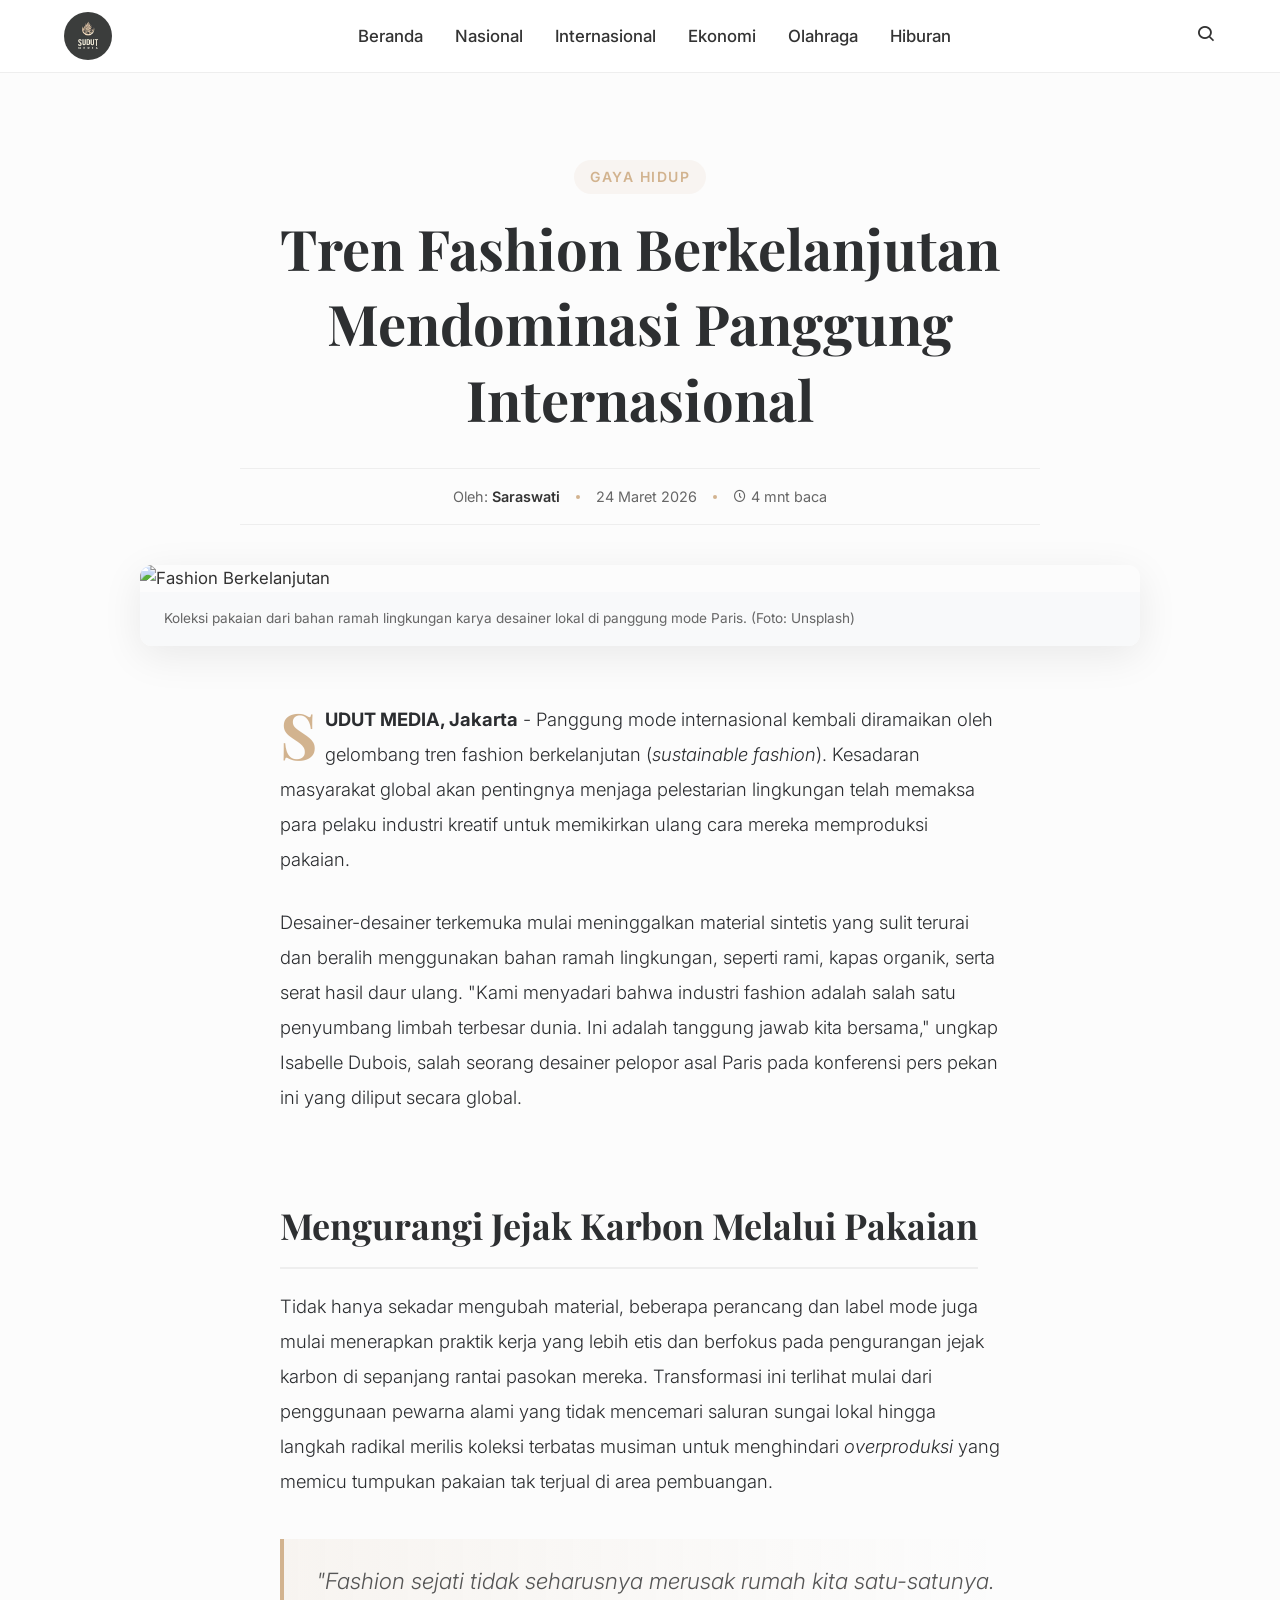
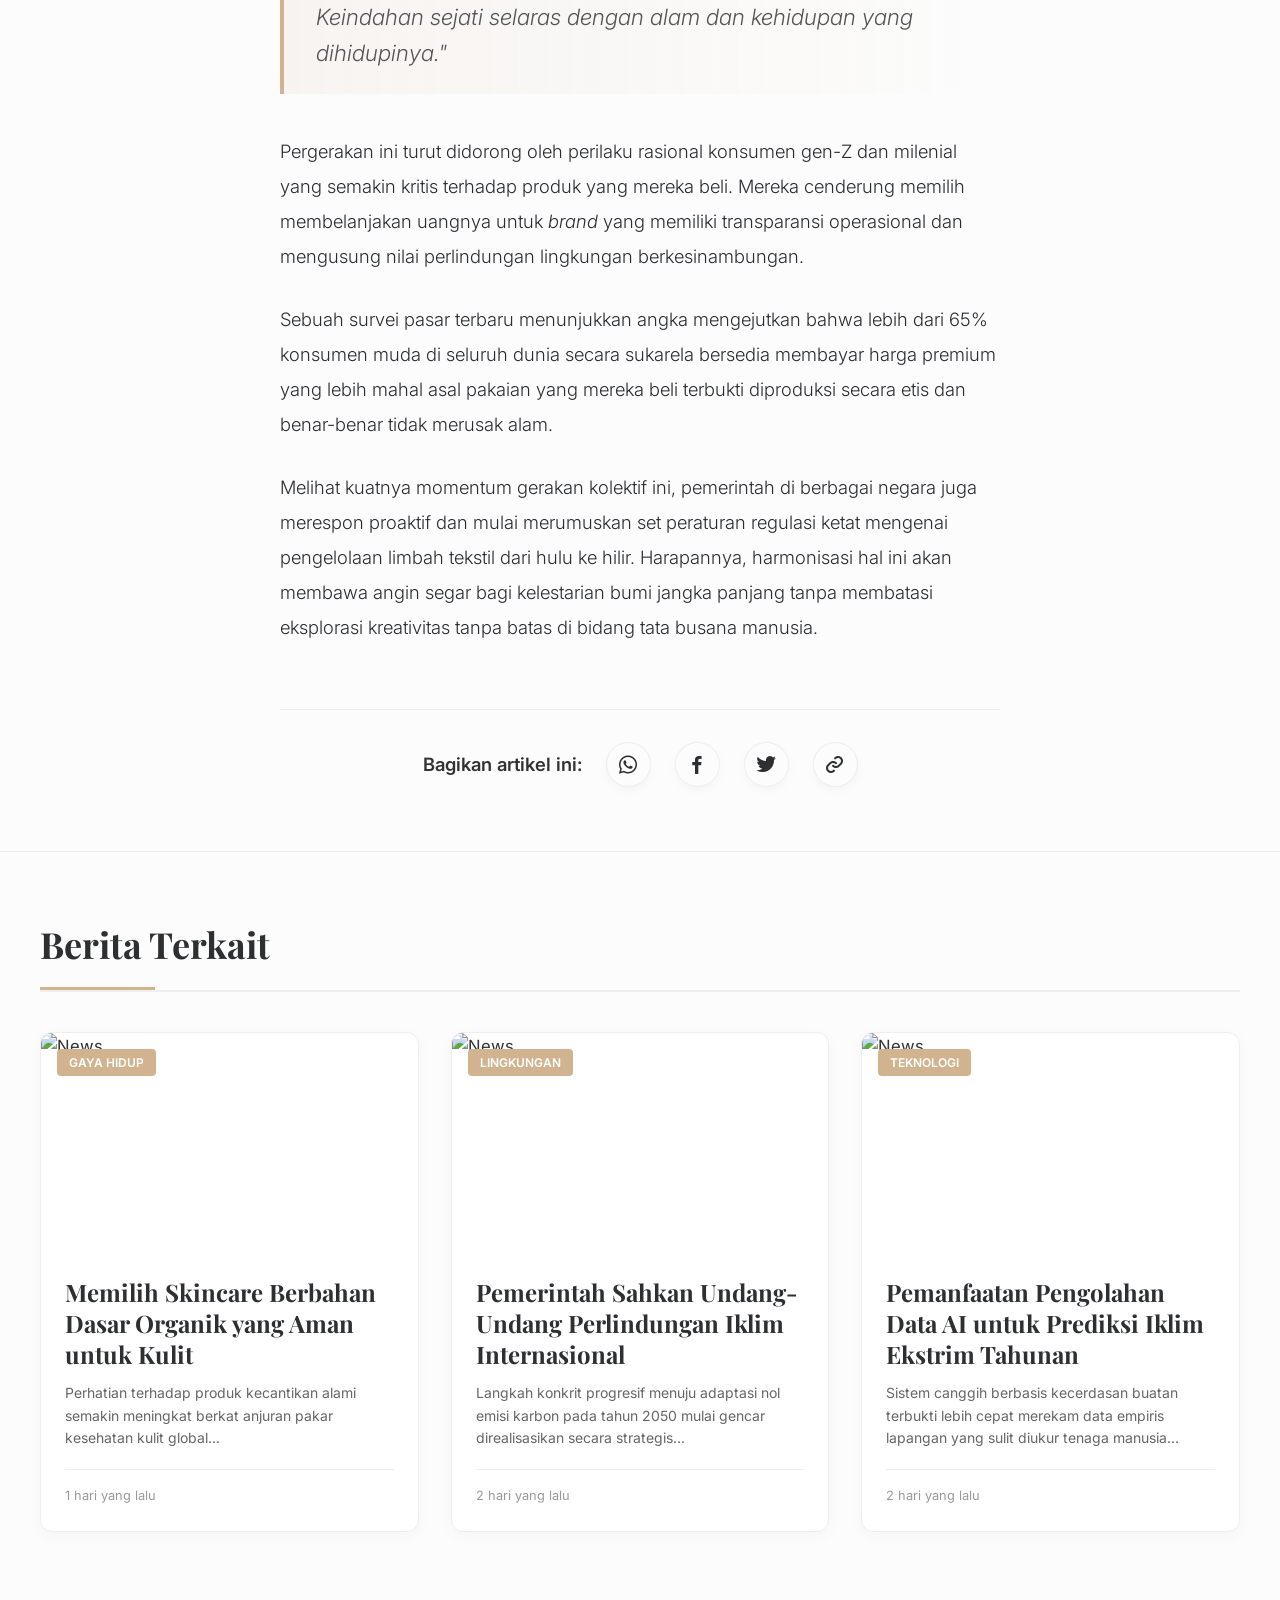
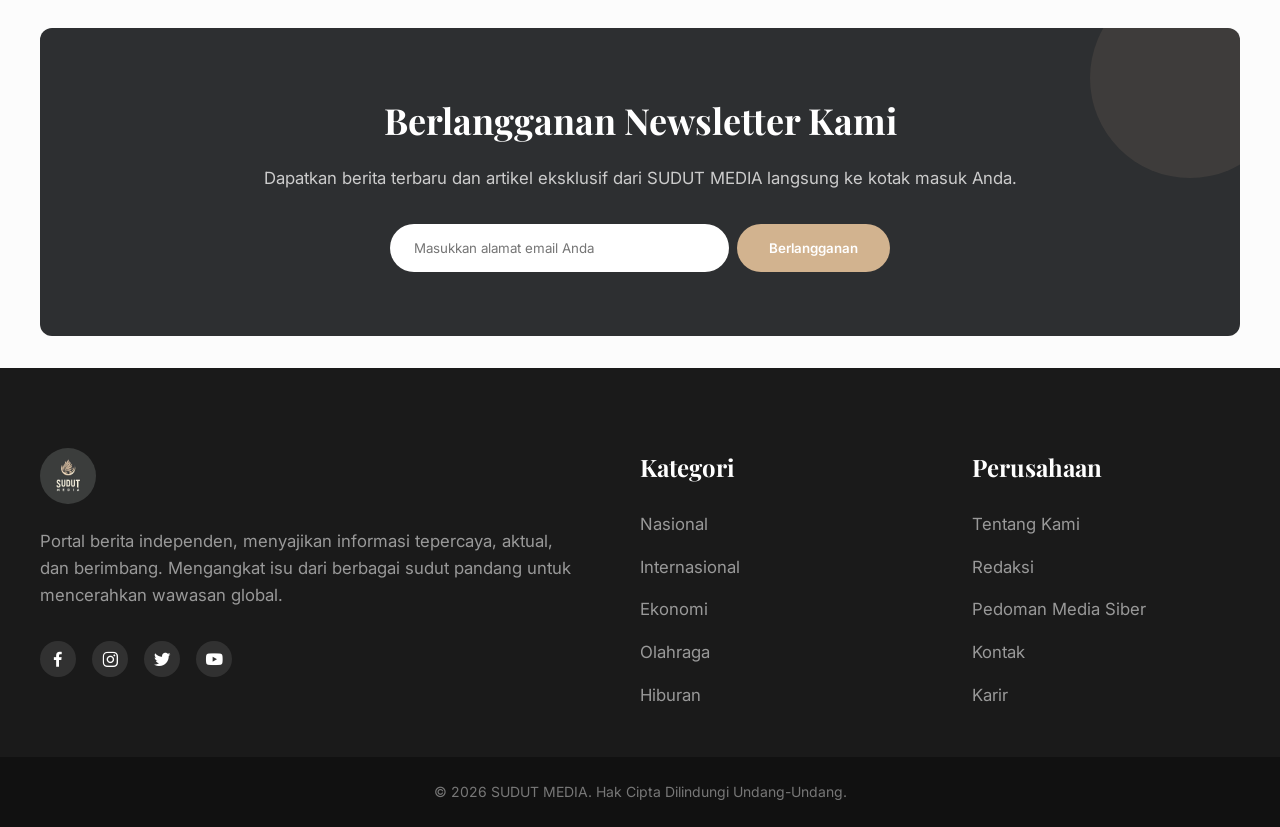
==== artikel.html @ 7be8feea "versi awal" ====
<!DOCTYPE html>
<html lang="id">
<head>
    <meta charset="UTF-8">
    <meta name="viewport" content="width=device-width, initial-scale=1.0">
    <title>Tren Fashion Berkelanjutan Mendominasi Panggung Internasional - SUDUT MEDIA</title>
    <!-- Fonts -->
    <link href="https://fonts.googleapis.com/css2?family=Inter:wght@300;400;500;600;700&family=Playfair+Display:wght@700&display=swap" rel="stylesheet">
    <!-- Boxicons for icons -->
    <link href='https://unpkg.com/boxicons@2.1.4/css/boxicons.min.css' rel='stylesheet'>
    <!-- Custom CSS -->
    <link rel="stylesheet" href="css/style.css">
    <style>
        /* Specific Reading Page Styles */
        .article-header {
            max-width: 800px;
            margin: 0 auto;
            text-align: center;
            padding-top: 2rem;
            margin-bottom: 2.5rem;
        }
        .article-category {
            color: var(--accent-color);
            font-weight: var(--font-semi-bold);
            text-transform: uppercase;
            letter-spacing: 1.5px;
            font-size: var(--small-font-size);
            margin-bottom: 1rem;
            display: inline-block;
            background-color: rgba(210, 179, 143, 0.1);
            padding: 0.35rem 1rem;
            border-radius: 50px;
        }
        .article-title {
            font-family: var(--heading-font);
            font-size: var(--h1-font-size);
            color: var(--dark-bg);
            line-height: 1.35;
            margin-bottom: 1.5rem;
        }
        .article-meta {
            display: flex;
            align-items: center;
            justify-content: center;
            gap: 1rem;
            color: var(--text-color-light);
            font-size: 0.9rem;
            border-top: 1px solid var(--border-color);
            border-bottom: 1px solid var(--border-color);
            padding: 1rem 0;
            margin-top: 2rem;
        }
        .article-meta strong {
            color: var(--text-color);
            font-weight: var(--font-semi-bold);
        }
        .article-hero {
            max-width: 1000px;
            margin: 0 auto 3.5rem auto;
            border-radius: 12px;
            overflow: hidden;
            box-shadow: 0 10px 40px rgba(0,0,0,0.08);
            position: relative;
        }
        .article-hero img {
            width: 100%;
            height: auto;
            max-height: 650px;
            object-fit: cover;
        }
        .article-hero-caption {
            text-align: left;
            font-size: 0.85rem;
            color: #666;
            padding: 1rem 1.5rem;
            background-color: #f8f9fa;
            border-bottom-left-radius: 12px;
            border-bottom-right-radius: 12px;
        }
        .article-body {
            max-width: 720px;
            margin: 0 auto;
            font-size: 1.15rem;
            line-height: 1.9;
            color: #2b2d30;
            font-weight: 300;
        }
        .article-body p {
            margin-bottom: 1.75rem;
        }
        .article-body p:first-of-type::first-letter {
            font-family: var(--heading-font);
            font-size: 4rem;
            float: left;
            line-height: 1;
            padding-right: 0.5rem;
            color: var(--accent-color);
            font-weight: 700;
        }
        .article-body h2 {
            font-family: var(--heading-font);
            font-size: var(--h2-font-size);
            margin-top: 3rem;
            margin-bottom: 1.25rem;
            color: var(--dark-bg);
            border-bottom: 2px solid var(--border-color);
            padding-bottom: 0.5rem;
            display: inline-block;
        }
        .article-body blockquote {
            border-left: 4px solid var(--accent-color);
            padding-left: 2rem;
            margin: 2.5rem 0;
            font-style: italic;
            font-size: 1.4rem;
            line-height: 1.6;
            color: #555;
            position: relative;
            background: linear-gradient(90deg, rgba(210,179,143,0.1) 0%, rgba(255,255,255,0) 100%);
            padding-top: 1.5rem;
            padding-bottom: 1.5rem;
            border-radius: 0 8px 8px 0;
        }
        .article-share {
            display: flex;
            align-items: center;
            justify-content: center;
            gap: 1.5rem;
            margin-top: 4rem;
            padding-top: 2rem;
            border-top: 1px solid var(--border-color);
        }
        .share-text {
            font-weight: var(--font-semi-bold);
            color: var(--text-color);
        }
        .share-btn {
            display: inline-flex;
            align-items: center;
            justify-content: center;
            width: 45px;
            height: 45px;
            border-radius: 50%;
            background-color: var(--body-color);
            color: var(--dark-bg);
            border: 1px solid var(--border-color);
            font-size: 1.5rem;
            transition: all 0.3s cubic-bezier(0.175, 0.885, 0.32, 1.275);
            box-shadow: 0 4px 10px rgba(0,0,0,0.03);
        }
        .share-btn:hover {
            background-color: var(--accent-color);
            color: #fff;
            border-color: var(--accent-color);
            transform: translateY(-5px) scale(1.1);
            box-shadow: 0 8px 15px rgba(210,179,143,0.3);
        }
        .related-news-section {
            background-color: #fcfcfc;
            padding: 4rem 0;
            margin-top: 4rem;
            border-top: 1px solid var(--border-color);
        }
    </style>
</head>
<body>

    <!-- Header / Navbar -->
    <header class="header" id="header">
        <div class="nav-container">
            <a href="index.html" class="logo">
                <img src="assets/logo.png" alt="SUDUT MEDIA Logo" class="logo-img">
            </a>

            <nav class="nav-menu" id="nav-menu">
                <ul class="nav-list">
                    <li class="nav-item"><a href="index.html" class="nav-link">Beranda</a></li>
                    <li class="nav-item"><a href="nasional.html" class="nav-link">Nasional</a></li>
                    <li class="nav-item"><a href="internasional.html" class="nav-link">Internasional</a></li>
                    <li class="nav-item"><a href="ekonomi.html" class="nav-link">Ekonomi</a></li>
                    <li class="nav-item"><a href="olahraga.html" class="nav-link">Olahraga</a></li>
                    <li class="nav-item"><a href="hiburan.html" class="nav-link">Hiburan</a></li>
                </ul>
            </nav>

            <div class="nav-actions">
                <div class="nav-search">
                    <i class='bx bx-search'></i>
                </div>
                <div class="nav-toggle" id="nav-toggle">
                    <i class='bx bx-menu'></i>
                </div>
            </div>
        </div>
    </header>

    <main class="main">
        <article class="section container" style="padding-top: 8rem; padding-bottom: 0;">
            <header class="article-header fade-up">
                <span class="article-category">Gaya Hidup</span>
                <h1 class="article-title">Tren Fashion Berkelanjutan Mendominasi Panggung Internasional</h1>
                <div class="article-meta">
                    <span>Oleh: <strong>Saraswati</strong></span>
                    <span class="dot"></span>
                    <span>24 Maret 2026</span>
                    <span class="dot"></span>
                    <span><i class='bx bx-time-five'></i> 4 mnt baca</span>
                </div>
            </header>

            <div class="article-hero fade-in delay-1">
                <img src="https://images.unsplash.com/photo-1490481651871-ab68de25d43d?auto=format&fit=crop&q=80&w=1200" alt="Fashion Berkelanjutan">
                <div class="article-hero-caption">Koleksi pakaian dari bahan ramah lingkungan karya desainer lokal di panggung mode Paris. (Foto: Unsplash)</div>
            </div>

            <div class="article-body fade-up delay-2">
                <p><strong>SUDUT MEDIA, Jakarta</strong> - Panggung mode internasional kembali diramaikan oleh gelombang tren fashion berkelanjutan (<em>sustainable fashion</em>). Kesadaran masyarakat global akan pentingnya menjaga pelestarian lingkungan telah memaksa para pelaku industri kreatif untuk memikirkan ulang cara mereka memproduksi pakaian.</p>
                <p>Desainer-desainer terkemuka mulai meninggalkan material sintetis yang sulit terurai dan beralih menggunakan bahan ramah lingkungan, seperti rami, kapas organik, serta serat hasil daur ulang. "Kami menyadari bahwa industri fashion adalah salah satu penyumbang limbah terbesar dunia. Ini adalah tanggung jawab kita bersama," ungkap Isabelle Dubois, salah seorang desainer pelopor asal Paris pada konferensi pers pekan ini yang diliput secara global.</p>
                
                <h2>Mengurangi Jejak Karbon Melalui Pakaian</h2>
                <p>Tidak hanya sekadar mengubah material, beberapa perancang dan label mode juga mulai menerapkan praktik kerja yang lebih etis dan berfokus pada pengurangan jejak karbon di sepanjang rantai pasokan mereka. Transformasi ini terlihat mulai dari penggunaan pewarna alami yang tidak mencemari saluran sungai lokal hingga langkah radikal merilis koleksi terbatas musiman untuk menghindari <em>overproduksi</em> yang memicu tumpukan pakaian tak terjual di area pembuangan.</p>
                
                <blockquote>"Fashion sejati tidak seharusnya merusak rumah kita satu-satunya. Keindahan sejati selaras dengan alam dan kehidupan yang dihidupinya."</blockquote>
                
                <p>Pergerakan ini turut didorong oleh perilaku rasional konsumen gen-Z dan milenial yang semakin kritis terhadap produk yang mereka beli. Mereka cenderung memilih membelanjakan uangnya untuk <em>brand</em> yang memiliki transparansi operasional dan mengusung nilai perlindungan lingkungan berkesinambungan.</p>
                <p>Sebuah survei pasar terbaru menunjukkan angka mengejutkan bahwa lebih dari 65% konsumen muda di seluruh dunia secara sukarela bersedia membayar harga premium yang lebih mahal asal pakaian yang mereka beli terbukti diproduksi secara etis dan benar-benar tidak merusak alam.</p>

                <p>Melihat kuatnya momentum gerakan kolektif ini, pemerintah di berbagai negara juga merespon proaktif dan mulai merumuskan set peraturan regulasi ketat mengenai pengelolaan limbah tekstil dari hulu ke hilir. Harapannya, harmonisasi hal ini akan membawa angin segar bagi kelestarian bumi jangka panjang tanpa membatasi eksplorasi kreativitas tanpa batas di bidang tata busana manusia.</p>

                <div class="article-share">
                    <span class="share-text">Bagikan artikel ini: </span>
                    <a href="#" class="share-btn" title="Bagikan ke WhatsApp"><i class='bx bxl-whatsapp'></i></a>
                    <a href="#" class="share-btn" title="Bagikan ke Facebook"><i class='bx bxl-facebook'></i></a>
                    <a href="#" class="share-btn" title="Bagikan ke Twitter"><i class='bx bxl-twitter'></i></a>
                    <a href="#" class="share-btn" title="Salin Tautan"><i class='bx bx-link'></i></a>
                </div>
            </div>
        </article>

        <!-- Related News -->
        <section class="related-news-section">
            <div class="container">
                <div class="section-header fade-up">
                    <h2 class="section-title">Berita Terkait</h2>
                </div>
                <div class="news-grid">
                    <!-- Card 1 -->
                    <article class="news-card fade-up">
                        <div class="news-img-wrapper">
                            <img src="https://images.unsplash.com/photo-1546514714-df0ccc50d7bf?auto=format&fit=crop&q=80&w=600" alt="News">
                            <span class="card-category">Gaya Hidup</span>
                        </div>
                        <div class="news-content">
                            <h3 class="news-title"><a href="artikel.html">Memilih Skincare Berbahan Dasar Organik yang Aman untuk Kulit</a></h3>
                            <p class="news-excerpt">Perhatian terhadap produk kecantikan alami semakin meningkat berkat anjuran pakar kesehatan kulit global...</p>
                            <div class="news-meta">
                                <span>1 hari yang lalu</span>
                            </div>
                        </div>
                    </article>
                    <!-- Card 2 -->
                    <article class="news-card fade-up delay-1">
                        <div class="news-img-wrapper">
                            <img src="https://images.unsplash.com/photo-1508344928928-7165b67de128?auto=format&fit=crop&q=80&w=600" alt="News">
                            <span class="card-category">Lingkungan</span>
                        </div>
                        <div class="news-content">
                            <h3 class="news-title"><a href="artikel.html">Pemerintah Sahkan Undang-Undang Perlindungan Iklim Internasional</a></h3>
                            <p class="news-excerpt">Langkah konkrit progresif menuju adaptasi nol emisi karbon pada tahun 2050 mulai gencar direalisasikan secara strategis...</p>
                            <div class="news-meta">
                                <span>2 hari yang lalu</span>
                            </div>
                        </div>
                    </article>
                    <!-- Card 3 -->
                    <article class="news-card fade-up delay-2">
                        <div class="news-img-wrapper">
                            <img src="https://images.unsplash.com/photo-1518770660439-4636190af475?auto=format&fit=crop&q=80&w=600" alt="News">
                            <span class="card-category">Teknologi</span>
                        </div>
                        <div class="news-content">
                            <h3 class="news-title"><a href="artikel.html">Pemanfaatan Pengolahan Data AI untuk Prediksi Iklim Ekstrim Tahunan</a></h3>
                            <p class="news-excerpt">Sistem canggih berbasis kecerdasan buatan terbukti lebih cepat merekam data empiris lapangan yang sulit diukur tenaga manusia...</p>
                            <div class="news-meta">
                                <span>2 hari yang lalu</span>
                            </div>
                        </div>
                    </article>
                </div>
            </div>
        </section>

        <!-- Newsletter Section -->
        <section class="newsletter section container fade-in" style="margin-block: 2rem;">
            <div class="newsletter-content">
                <h2>Berlangganan Newsletter Kami</h2>
                <p>Dapatkan berita terbaru dan artikel eksklusif dari SUDUT MEDIA langsung ke kotak masuk Anda.</p>
                <form class="newsletter-form">
                    <input type="email" placeholder="Masukkan alamat email Anda" required>
                    <button type="submit" class="btn btn-primary">Berlangganan</button>
                </form>
            </div>
        </section>
    </main>

    <!-- Footer -->
    <footer class="footer">
        <div class="footer-container container grid">
            <div class="footer-content">
                <a href="index.html" class="logo footer-logo">
                    <img src="assets/logo.png" alt="SUDUT MEDIA Logo" class="logo-img-footer">
                </a>
                <p class="footer-description">
                    Portal berita independen, menyajikan informasi tepercaya, aktual, dan berimbang. Mengangkat isu dari berbagai sudut pandang untuk mencerahkan wawasan global.
                </p>
                <div class="footer-social">
                    <a href="#" class="social-link"><i class='bx bxl-facebook'></i></a>
                    <a href="#" class="social-link"><i class='bx bxl-instagram'></i></a>
                    <a href="#" class="social-link"><i class='bx bxl-twitter'></i></a>
                    <a href="#" class="social-link"><i class='bx bxl-youtube'></i></a>
                </div>
            </div>

            <div class="footer-content">
                <h3 class="footer-title">Kategori</h3>
                <ul class="footer-links">
                    <li><a href="nasional.html" class="footer-link">Nasional</a></li>
                    <li><a href="internasional.html" class="footer-link">Internasional</a></li>
                    <li><a href="ekonomi.html" class="footer-link">Ekonomi</a></li>
                    <li><a href="olahraga.html" class="footer-link">Olahraga</a></li>
                    <li><a href="hiburan.html" class="footer-link">Hiburan</a></li>
                </ul>
            </div>

            <div class="footer-content">
                <h3 class="footer-title">Perusahaan</h3>
                <ul class="footer-links">
                    <li><a href="#" class="footer-link">Tentang Kami</a></li>
                    <li><a href="#" class="footer-link">Redaksi</a></li>
                    <li><a href="#" class="footer-link">Pedoman Media Siber</a></li>
                    <li><a href="#" class="footer-link">Kontak</a></li>
                    <li><a href="#" class="footer-link">Karir</a></li>
                </ul>
            </div>
        </div>
        <div class="footer-bottom">
            <p>&#169; 2026 SUDUT MEDIA. Hak Cipta Dilindungi Undang-Undang.</p>
        </div>
    </footer>

    <!-- Custom JS -->
    <script src="js/script.js"></script>
</body>
</html>
---- css/style.css ----
/* css/style.css */
@import url('https://fonts.googleapis.com/css2?family=Inter:wght@300;400;500;600;700&family=Playfair+Display:wght@700&display=swap');

:root {
    --header-height: 4.5rem;

    /* Colors derived from the logo provided */
    --accent-color: #d2b38f;
    --accent-color-hover: #b89b78;
    --text-color: #333333;
    --text-color-light: #666666;
    --body-color: #fcfcfc;
    --container-color: #ffffff;
    --border-color: #eeeeee;
    
    /* Dark Theme considerations */
    --dark-bg: #2d2f31;
    --dark-container: #3a3c3f;

    /* Typography */
    --body-font: 'Inter', sans-serif;
    --heading-font: 'Playfair Display', serif;
    
    --h1-font-size: 2.25rem;
    --h2-font-size: 1.5rem;
    --h3-font-size: 1.25rem;
    --normal-font-size: 1rem;
    --small-font-size: 0.875rem;

    /* Weights */
    --font-regular: 400;
    --font-medium: 500;
    --font-semi-bold: 600;
    --font-bold: 700;

    /* z-index */
    --z-tooltip: 10;
    --z-fixed: 100;
}

@media screen and (min-width: 968px) {
    :root {
        --h1-font-size: 3.5rem;
        --h2-font-size: 2.25rem;
        --h3-font-size: 1.5rem;
        --normal-font-size: 1.05rem;
    }
}

/* Base */
* {
    box-sizing: border-box;
    padding: 0;
    margin: 0;
}

html {
    scroll-behavior: smooth;
}

body {
    font-family: var(--body-font);
    font-size: var(--normal-font-size);
    background-color: var(--body-color);
    color: var(--text-color);
    line-height: 1.6;
    overflow-x: hidden;
}

ul {
    list-style: none;
}

a {
    text-decoration: none;
    color: inherit;
    transition: color 0.3s;
}

img {
    max-width: 100%;
    height: auto;
    display: block;
}

/* Reusable Classes */
.container {
    max-width: 1200px;
    margin-inline: 1.5rem;
}

.grid {
    display: grid;
    gap: 1.5rem;
}

.section {
    padding-block: 5rem 2rem;
}

/* Header & Nav */
.header {
    width: 100%;
    background-color: rgba(255, 255, 255, 0.9);
    position: fixed;
    top: 0;
    left: 0;
    z-index: var(--z-fixed);
    backdrop-filter: blur(10px);
    border-bottom: 1px solid var(--border-color);
    transition: 0.4s;
}

.header.scroll-header {
    box-shadow: 0 2px 10px rgba(0, 0, 0, 0.05);
}

.nav-container {
    height: var(--header-height);
    display: flex;
    justify-content: space-between;
    align-items: center;
    max-width: 1200px;
    margin: 0 auto;
    padding: 0 1.5rem;
}

.logo-img {
    height: 48px;
    width: 48px;
    object-fit: cover;
    border-radius: 50%;
}

.nav-list {
    display: flex;
    gap: 2rem;
}

.nav-link {
    font-weight: var(--font-medium);
    color: var(--text-color);
    position: relative;
    padding-bottom: 0.25rem;
}

.nav-link::after {
    content: '';
    position: absolute;
    width: 0;
    height: 2px;
    bottom: 0;
    left: 0;
    background-color: var(--accent-color);
    transition: width 0.3s;
}

.nav-link:hover::after, .nav-link.active::after {
    width: 100%;
}

.nav-actions {
    display: flex;
    align-items: center;
    gap: 1.5rem;
}

.nav-search {
    font-size: 1.25rem;
    cursor: pointer;
    color: var(--text-color);
    transition: 0.3s;
}

.nav-search:hover {
    color: var(--accent-color);
}

.nav-toggle {
    display: none;
    font-size: 1.5rem;
    cursor: pointer;
}

/* Hero Section */
.hero {
    margin-top: calc(var(--header-height));
    padding-top: 3rem;
}

.hero-container {
    display: grid;
    grid-template-columns: 1fr 1fr;
    gap: 3rem;
    align-items: center;
}

.category-badge {
    display: inline-block;
    background-color: var(--accent-color);
    color: #fff;
    padding: 0.25rem 0.75rem;
    border-radius: 4px;
    font-size: var(--small-font-size);
    font-weight: var(--font-semi-bold);
    margin-bottom: 1.5rem;
    text-transform: uppercase;
    letter-spacing: 1px;
}

.hero-title {
    font-family: var(--heading-font);
    font-size: var(--h1-font-size);
    line-height: 1.2;
    margin-bottom: 1.5rem;
    color: var(--dark-bg);
}

.hero-description {
    color: var(--text-color-light);
    margin-bottom: 2rem;
    font-size: 1.1rem;
}

.hero-meta {
    display: flex;
    align-items: center;
    gap: 1rem;
    font-size: var(--small-font-size);
    color: var(--text-color-light);
    font-weight: var(--font-medium);
}

.dot {
    width: 4px;
    height: 4px;
    background-color: var(--accent-color);
    border-radius: 50%;
}

.hero-image {
    border-radius: 12px;
    overflow: hidden;
    position: relative;
    box-shadow: 0 20px 40px rgba(0, 0, 0, 0.1);
}

.hero-image img {
    transition: transform 0.8s ease;
}

.hero-image:hover img {
    transform: scale(1.05);
}

/* Trending Bar */
.trending-bar {
    display: flex;
    align-items: center;
    background-color: var(--dark-bg);
    color: #fff;
    border-radius: 8px;
    padding: 0.5rem 1rem;
    margin-top: 2rem;
    overflow: hidden;
}

.trending-label {
    background-color: var(--accent-color);
    padding: 0.25rem 1rem;
    border-radius: 4px;
    font-weight: var(--font-semi-bold);
    font-size: var(--small-font-size);
    white-space: nowrap;
    z-index: 2;
    margin-right: 1rem;
}

.marquee-container {
    flex: 1;
    overflow: hidden;
}

.marquee {
    display: flex;
    gap: 3rem;
    white-space: nowrap;
    animation: marquee 25s linear infinite;
}

.marquee span {
    font-size: var(--small-font-size);
}

@keyframes marquee {
    0% { transform: translateX(100%); }
    100% { transform: translateX(-100%); }
}

/* Section Header */
.section-header {
    display: flex;
    justify-content: space-between;
    align-items: flex-end;
    margin-bottom: 2.5rem;
    border-bottom: 2px solid var(--border-color);
    padding-bottom: 1rem;
}

.section-title {
    font-family: var(--heading-font);
    font-size: var(--h2-font-size);
    position: relative;
    color: var(--dark-bg);
}

.section-title::after {
    content: '';
    position: absolute;
    width: 50%;
    height: 3px;
    bottom: -1rem;
    left: 0;
    background-color: var(--accent-color);
}

.view-all {
    display: flex;
    align-items: center;
    gap: 0.25rem;
    font-weight: var(--font-medium);
    color: var(--accent-color);
}

.view-all:hover {
    color: var(--accent-color-hover);
}

/* News Grid */
.news-grid {
    display: grid;
    grid-template-columns: repeat(3, 1fr);
    gap: 2rem;
}

.news-card {
    background-color: var(--container-color);
    border-radius: 12px;
    overflow: hidden;
    box-shadow: 0 4px 15px rgba(0, 0, 0, 0.03);
    transition: transform 0.3s, box-shadow 0.3s;
    border: 1px solid var(--border-color);
    display: flex;
    flex-direction: column;
}

.news-card:hover {
    transform: translateY(-8px);
    box-shadow: 0 12px 30px rgba(0, 0, 0, 0.08);
}

.news-img-wrapper {
    position: relative;
    overflow: hidden;
    height: 220px;
}

.news-img-wrapper img {
    width: 100%;
    height: 100%;
    object-fit: cover;
    transition: transform 0.5s;
}

.news-card:hover .news-img-wrapper img {
    transform: scale(1.1);
}

.card-category {
    position: absolute;
    top: 1rem;
    left: 1rem;
    background-color: var(--accent-color);
    color: #fff;
    padding: 0.25rem 0.75rem;
    border-radius: 4px;
    font-size: 0.75rem;
    font-weight: var(--font-semi-bold);
    z-index: 1;
    text-transform: uppercase;
}

.news-content {
    padding: 1.5rem;
    flex-grow: 1;
    display: flex;
    flex-direction: column;
}

.news-title {
    font-family: var(--heading-font);
    font-size: var(--h3-font-size);
    margin-bottom: 0.75rem;
    line-height: 1.3;
}

.news-title a {
    color: var(--dark-bg);
}

.news-title a:hover {
    color: var(--accent-color);
}

.news-excerpt {
    color: var(--text-color-light);
    font-size: var(--small-font-size);
    margin-bottom: 1.25rem;
    display: -webkit-box;
    -webkit-line-clamp: 3;
    line-clamp: 3;
    -webkit-box-orient: vertical;
    overflow: hidden;
    flex-grow: 1;
}

.news-meta {
    font-size: 0.8rem;
    color: #999;
    border-top: 1px solid var(--border-color);
    padding-top: 1rem;
    margin-top: auto;
}

/* Newsletter */
.newsletter {
    background-color: var(--dark-bg);
    border-radius: 12px;
    margin-block: 4rem;
    padding: 4rem 2rem;
    text-align: center;
    color: #fff;
    position: relative;
    overflow: hidden;
}

.newsletter::before {
    content: '';
    position: absolute;
    top: -50px;
    right: -50px;
    width: 200px;
    height: 200px;
    background-color: var(--accent-color);
    border-radius: 50%;
    opacity: 0.1;
}

.newsletter-content {
    position: relative;
    z-index: 1;
}

.newsletter-content h2 {
    font-family: var(--heading-font);
    font-size: var(--h2-font-size);
    margin-bottom: 1rem;
}

.newsletter-content p {
    color: #ccc;
    margin-bottom: 2rem;
}

.newsletter-form {
    display: flex;
    max-width: 500px;
    margin: 0 auto;
    gap: 0.5rem;
}

.newsletter-form input {
    flex: 1;
    padding: 1rem 1.5rem;
    border: none;
    border-radius: 50px;
    outline: none;
    font-family: var(--body-font);
}

.btn-primary {
    background-color: var(--accent-color);
    color: #fff;
    border: none;
    padding: 1rem 2rem;
    border-radius: 50px;
    cursor: pointer;
    font-weight: var(--font-semi-bold);
    transition: background-color 0.3s;
    font-family: var(--body-font);
}

.btn-primary:hover {
    background-color: var(--accent-color-hover);
}

/* Footer */
.footer {
    background-color: #1a1a1a;
    color: #fff;
    padding-top: 5rem;
}

.footer-container {
    grid-template-columns: 2fr 1fr 1fr;
    gap: 4rem;
    padding-bottom: 3rem;
}

.logo-img-footer {
    height: 56px;
    width: 56px;
    object-fit: cover;
    border-radius: 50%;
    margin-bottom: 1.5rem;
}

.footer-description {
    color: #999;
    margin-bottom: 2rem;
}

.footer-social {
    display: flex;
    gap: 1rem;
}

.social-link {
    display: inline-flex;
    background-color: rgba(255,255,255,0.1);
    padding: 0.5rem;
    border-radius: 50%;
    font-size: 1.25rem;
    color: #fff;
    transition: 0.3s;
}

.social-link:hover {
    background-color: var(--accent-color);
    transform: translateY(-3px);
}

.footer-title {
    font-family: var(--heading-font);
    font-size: var(--h3-font-size);
    margin-bottom: 1.5rem;
}

.footer-links {
    display: flex;
    flex-direction: column;
    gap: 1rem;
}

.footer-link {
    color: #999;
}

.footer-link:hover {
    color: var(--accent-color);
    padding-left: 0.25rem;
}

.footer-bottom {
    background-color: #111;
    text-align: center;
    padding: 1.5rem;
    color: #777;
    font-size: var(--small-font-size);
}

/* Animations */
.fade-up {
    opacity: 0;
    transform: translateY(30px);
    transition: opacity 0.8s ease-out, transform 0.8s ease-out;
}

.fade-in {
    opacity: 0;
    transition: opacity 1s ease-out;
}

.show-animate {
    opacity: 1;
    transform: translateY(0);
}

.delay-1 { transition-delay: 0.2s; }
.delay-2 { transition-delay: 0.4s; }

/* Responsive adjustments */
@media screen and (max-width: 968px) {
    .container {
        margin-inline: 1.5rem;
    }
    
    .hero-container {
        grid-template-columns: 1fr;
        text-align: center;
        gap: 2rem;
    }
    
    .hero-meta {
        justify-content: center;
    }
    
    .news-grid {
        grid-template-columns: repeat(2, 1fr);
    }
}

@media screen and (max-width: 768px) {
    .nav-menu {
        position: fixed;
        top: var(--header-height);
        right: -100%;
        width: 80%;
        height: 100vh;
        background-color: rgba(255, 255, 255, 0.98);
        backdrop-filter: blur(10px);
        padding: 3rem;
        transition: 0.4s;
        box-shadow: -2px 0 4px rgba(0,0,0,0.1);
    }

    .nav-menu.show-menu {
        right: 0;
    }

    .nav-list {
        flex-direction: column;
        row-gap: 2rem;
    }

    .nav-toggle {
        display: block;
    }
    
    .news-grid {
        grid-template-columns: 1fr;
    }
    
    .footer-container {
        grid-template-columns: 1fr;
        gap: 2.5rem;
    }
    
    .newsletter-form {
        flex-direction: column;
    }
    
    .newsletter-form input,
    .btn-primary {
        border-radius: 8px;
        width: 100%;
    }
    
    .marquee {
        animation-duration: 15s;
    }
}
@media screen and (min-width: 1024px) {
    .container {
        margin-left: auto;
        margin-right: auto;
    }
}
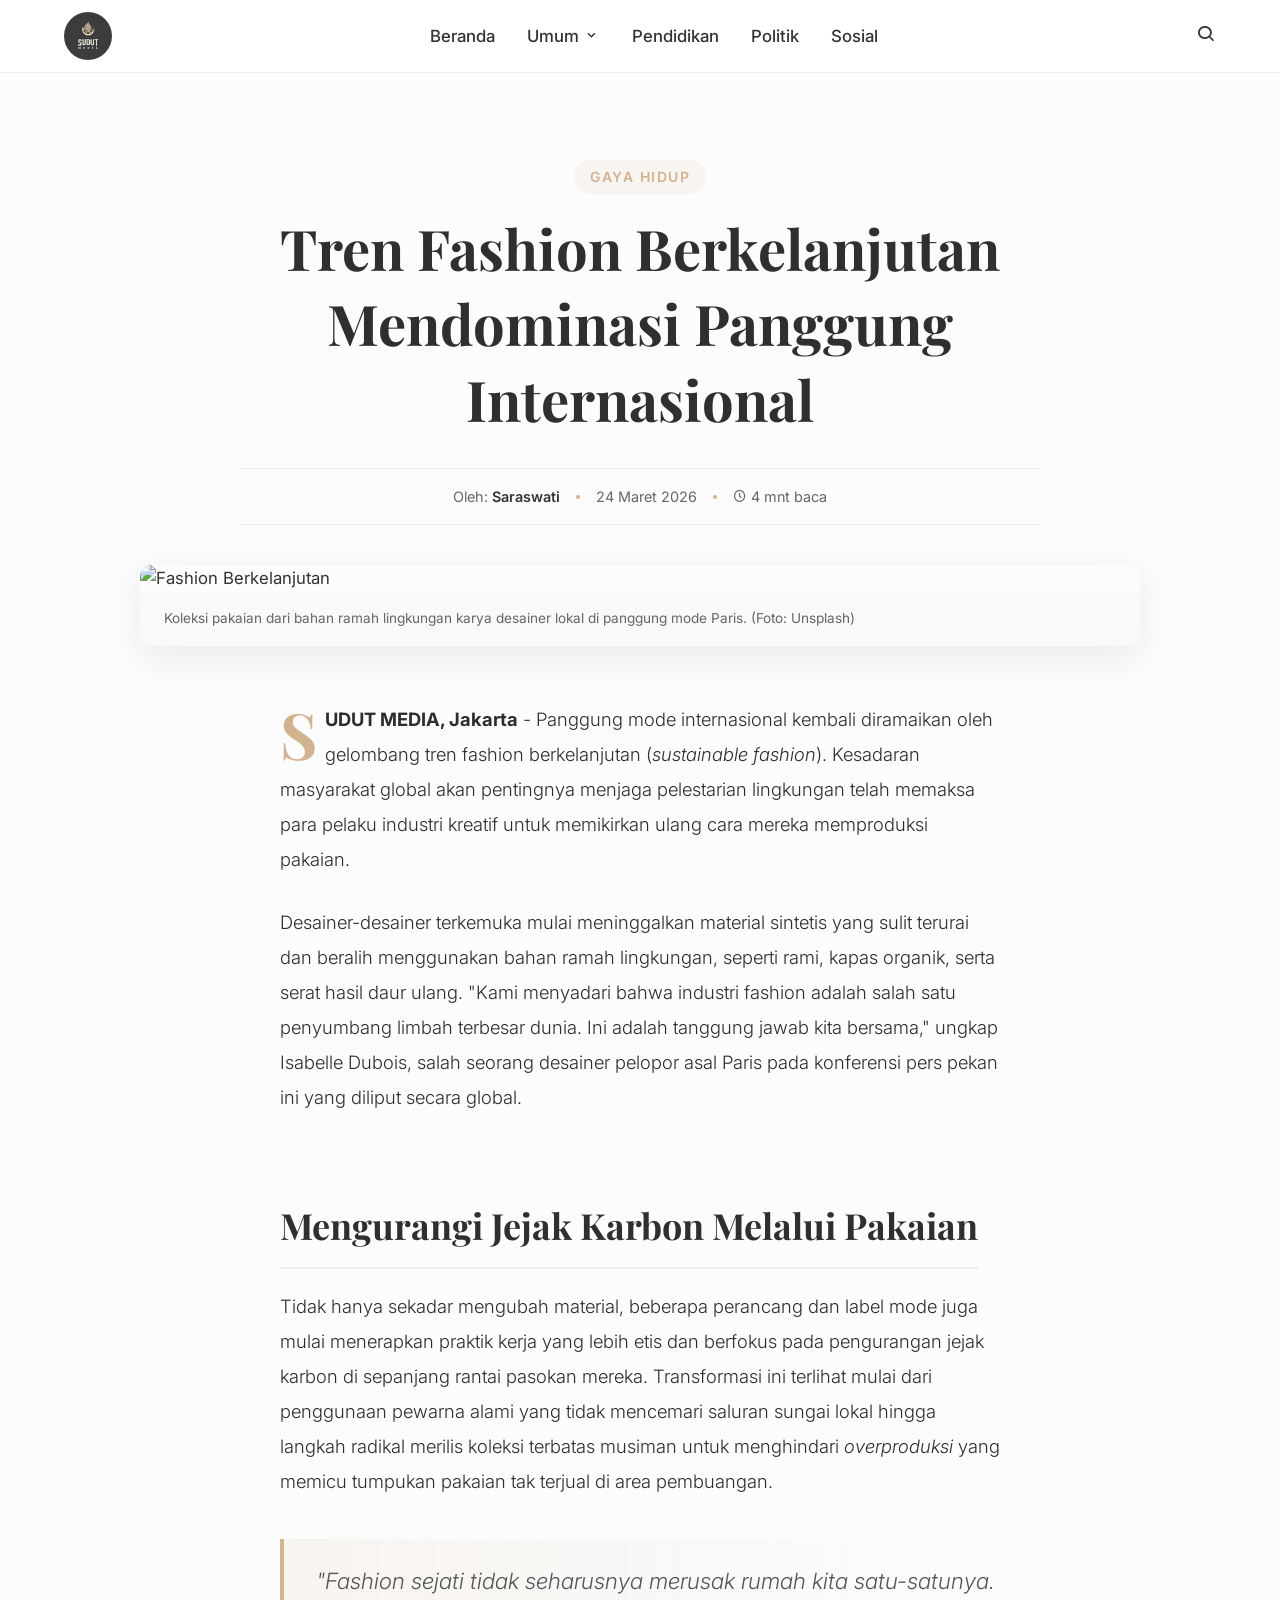
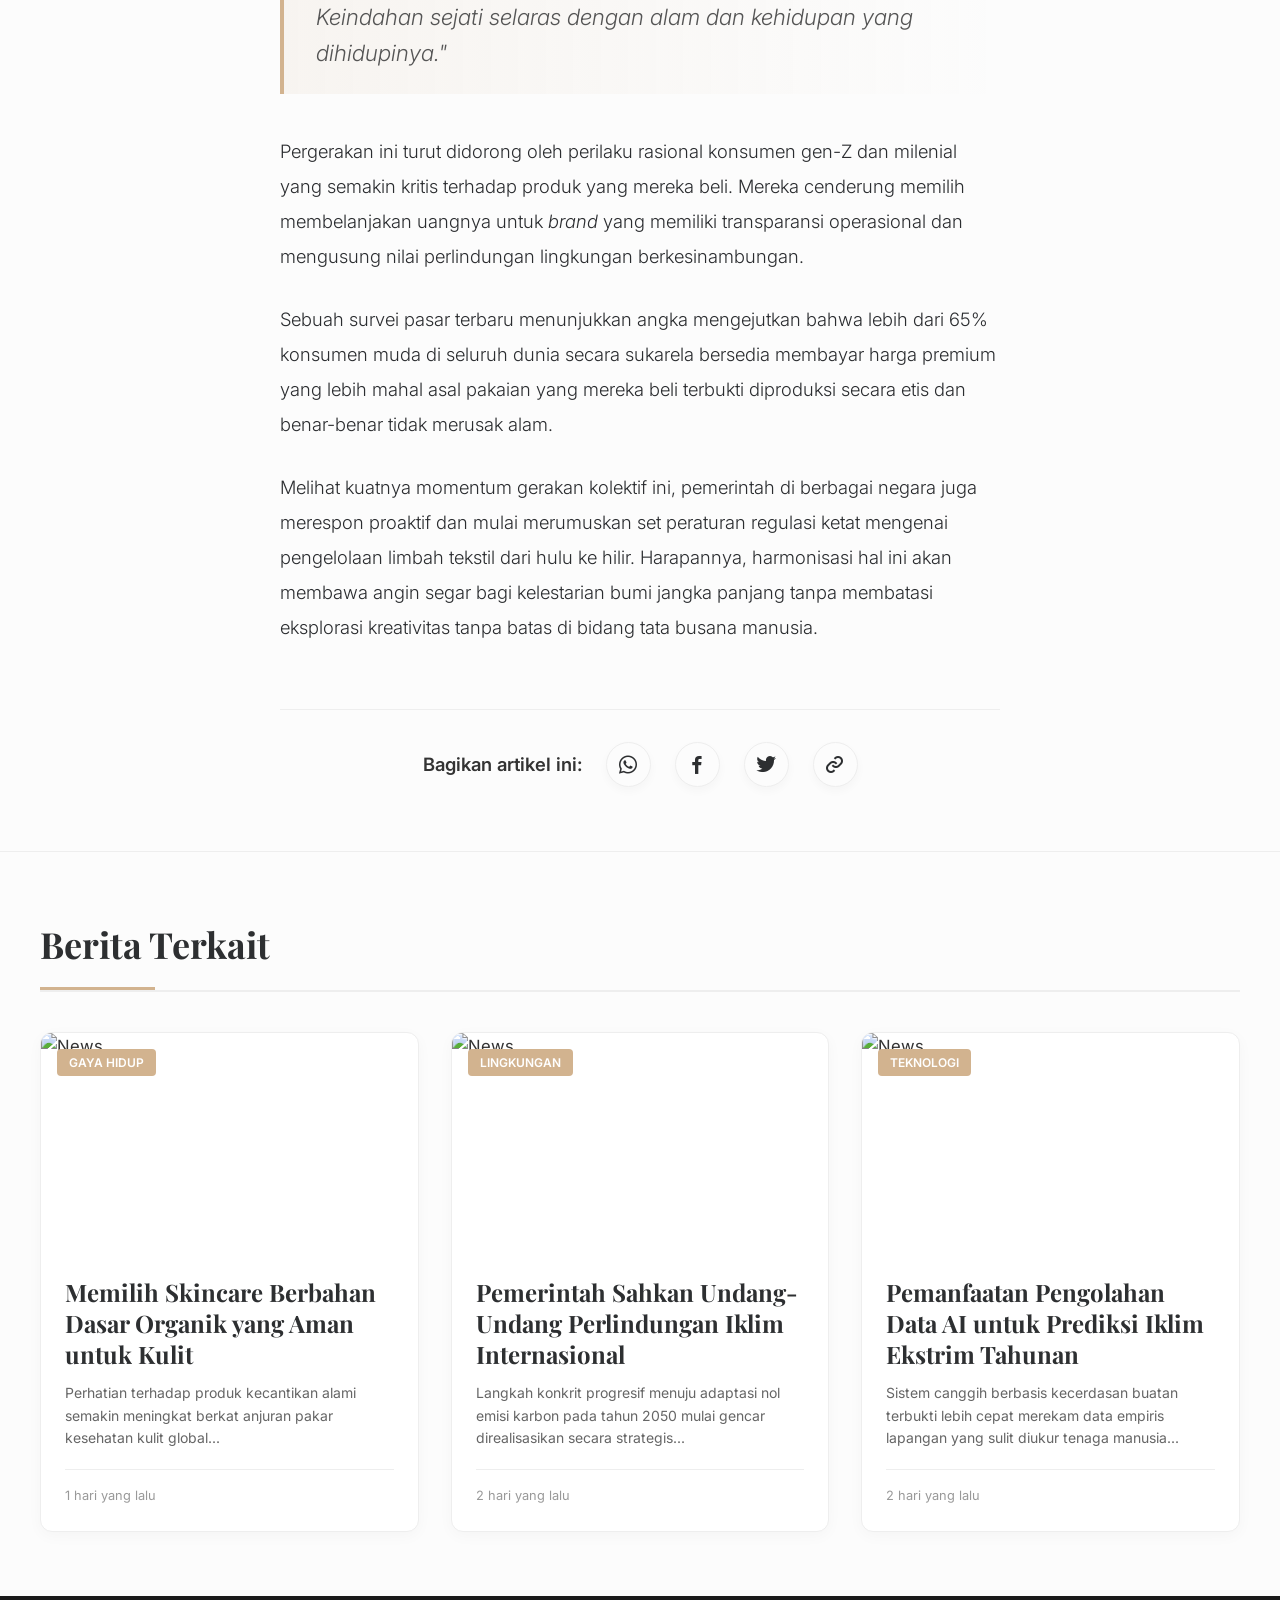
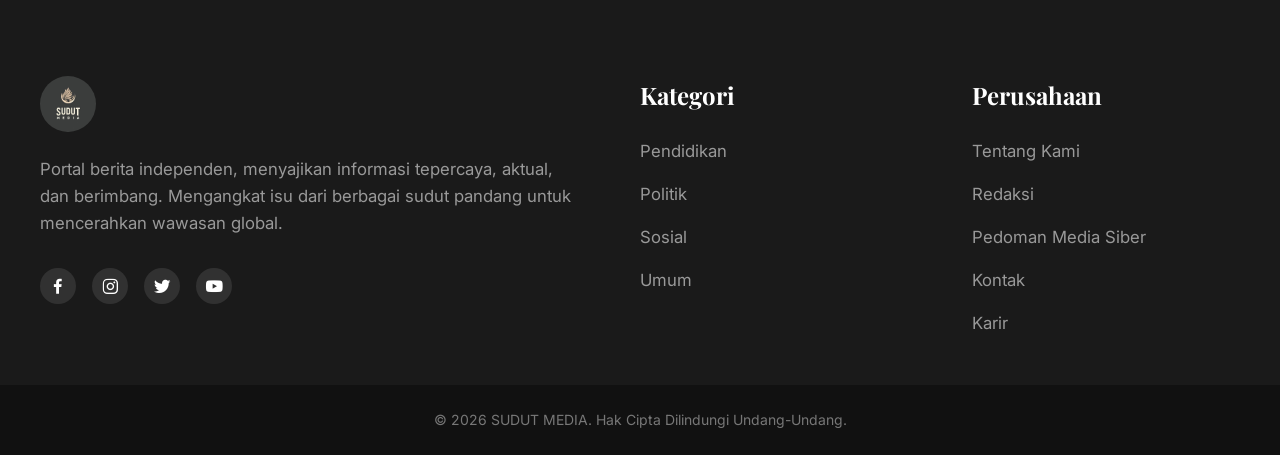
==== commit d90dc82e: "v2 ini udah di update ke versi lebih bagus tinggal sub menu nya pikirin pakai file sendiri apa gak t" ====
--- a/artikel.html
+++ b/artikel.html
@@ -175,11 +175,18 @@
             <nav class="nav-menu" id="nav-menu">
                 <ul class="nav-list">
                     <li class="nav-item"><a href="index.html" class="nav-link">Beranda</a></li>
-                    <li class="nav-item"><a href="nasional.html" class="nav-link">Nasional</a></li>
-                    <li class="nav-item"><a href="internasional.html" class="nav-link">Internasional</a></li>
-                    <li class="nav-item"><a href="ekonomi.html" class="nav-link">Ekonomi</a></li>
-                    <li class="nav-item"><a href="olahraga.html" class="nav-link">Olahraga</a></li>
-                    <li class="nav-item"><a href="hiburan.html" class="nav-link">Hiburan</a></li>
+                    <li class="nav-item has-dropdown">
+                        <a href="umum.html" class="nav-link">Umum <i class='bx bx-chevron-down'></i></a>
+                        <ul class="dropdown-menu">
+                            <li><a href="internasional.html" class="dropdown-link">Internasional</a></li>
+                            <li><a href="nasional.html" class="dropdown-link">Nasional</a></li>
+                            <li><a href="isu_kebijakan.html" class="dropdown-link">Isu Kebijakan</a></li>
+                            <li><a href="lainnya.html" class="dropdown-link">Lainnya</a></li>
+                        </ul>
+                    </li>
+                    <li class="nav-item"><a href="pendidikan.html" class="nav-link">Pendidikan</a></li>
+                    <li class="nav-item"><a href="politik.html" class="nav-link">Politik</a></li>
+                    <li class="nav-item"><a href="sosial.html" class="nav-link">Sosial</a></li>
                 </ul>
             </nav>
 
@@ -290,17 +297,7 @@
             </div>
         </section>
 
-        <!-- Newsletter Section -->
-        <section class="newsletter section container fade-in" style="margin-block: 2rem;">
-            <div class="newsletter-content">
-                <h2>Berlangganan Newsletter Kami</h2>
-                <p>Dapatkan berita terbaru dan artikel eksklusif dari SUDUT MEDIA langsung ke kotak masuk Anda.</p>
-                <form class="newsletter-form">
-                    <input type="email" placeholder="Masukkan alamat email Anda" required>
-                    <button type="submit" class="btn btn-primary">Berlangganan</button>
-                </form>
-            </div>
-        </section>
+        
     </main>
 
     <!-- Footer -->
@@ -324,11 +321,10 @@
             <div class="footer-content">
                 <h3 class="footer-title">Kategori</h3>
                 <ul class="footer-links">
-                    <li><a href="nasional.html" class="footer-link">Nasional</a></li>
-                    <li><a href="internasional.html" class="footer-link">Internasional</a></li>
-                    <li><a href="ekonomi.html" class="footer-link">Ekonomi</a></li>
-                    <li><a href="olahraga.html" class="footer-link">Olahraga</a></li>
-                    <li><a href="hiburan.html" class="footer-link">Hiburan</a></li>
+                    <li><a href="pendidikan.html" class="footer-link">Pendidikan</a></li>
+                    <li><a href="politik.html" class="footer-link">Politik</a></li>
+                    <li><a href="sosial.html" class="footer-link">Sosial</a></li>
+                    <li><a href="umum.html" class="footer-link">Umum</a></li>
                 </ul>
             </div>
 
--- a/css/style.css
+++ b/css/style.css
@@ -180,6 +180,46 @@
     display: none;
     font-size: 1.5rem;
     cursor: pointer;
+}
+
+/* Dropdown */
+.has-dropdown {
+    position: relative;
+}
+
+.dropdown-menu {
+    position: absolute;
+    top: 100%;
+    left: 0;
+    background-color: #ffffff;
+    min-width: 200px;
+    box-shadow: 0 10px 30px rgba(0, 0, 0, 0.1);
+    border-radius: 8px;
+    padding: 0.5rem 0;
+    opacity: 0;
+    visibility: hidden;
+    transform: translateY(10px);
+    transition: 0.3s;
+    z-index: var(--z-tooltip);
+}
+
+.has-dropdown:hover .dropdown-menu {
+    opacity: 1;
+    visibility: visible;
+    transform: translateY(0);
+}
+
+.dropdown-link {
+    display: block;
+    padding: 0.75rem 1.5rem;
+    color: var(--text-color);
+    font-size: var(--small-font-size);
+    transition: 0.3s;
+}
+
+.dropdown-link:hover {
+    background-color: #f7f7f7;
+    color: var(--accent-color);
 }
 
 /* Hero Section */
